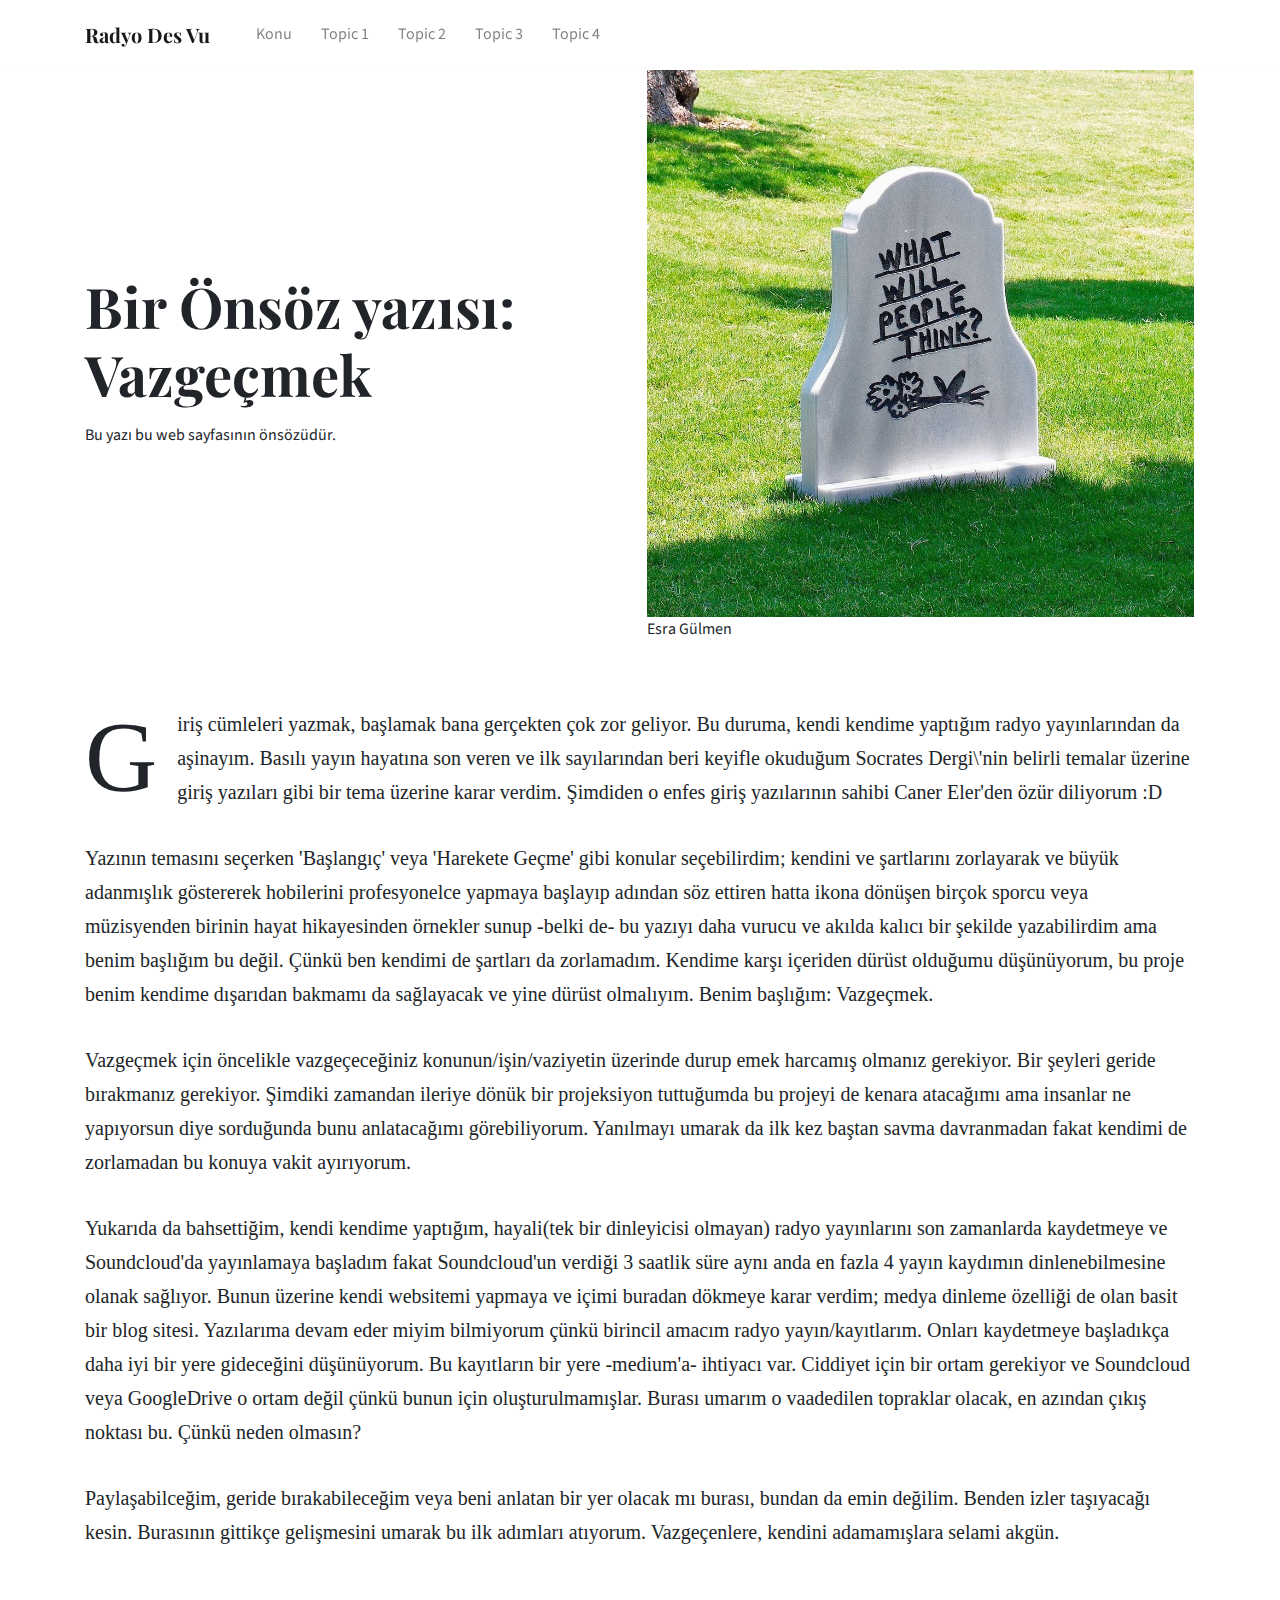
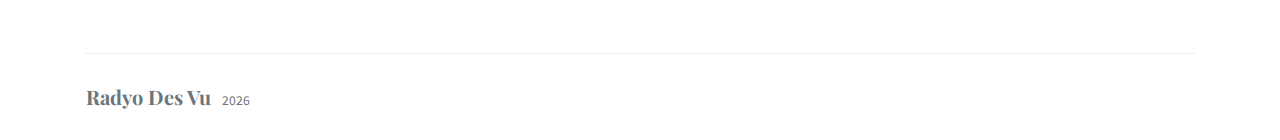
==== article_onsoz.html @ c4bb34aa "Init again" ====
<!DOCTYPE html>
<html lang="en">

<head>
	<meta charset="utf-8" />
	<link rel="apple-touch-icon" sizes="76x76" href="./assets/img/favicon.png">
	<link rel="icon" type="image/png" href="./assets/img/favicon.png">
	<meta http-equiv="X-UA-Compatible" content="IE=edge,chrome=1" />
	<title>Radyo Des Vu</title>
	<meta content='width=device-width, initial-scale=1.0, maximum-scale=1.0, user-scalable=0, shrink-to-fit=no'
		name='viewport' />
	<!-- Google Font -->
	<link href="https://fonts.googleapis.com/css?family=Playfair+Display:400,700|Source+Sans+Pro:400,600,700"
		rel="stylesheet">
	<!-- Font Awesome Icons -->
	<link rel="stylesheet" href="https://use.fontawesome.com/releases/v5.3.1/css/all.css"
		integrity="sha384-mzrmE5qonljUremFsqc01SB46JvROS7bZs3IO2EmfFsd15uHvIt+Y8vEf7N7fWAU" crossorigin="anonymous">
	<!-- Main CSS -->
	<link href="./assets/css/main.css" rel="stylesheet" />
	<!-- AudioPlayer CSS -->
	<link rel="stylesheet" type="text/css" href="./assets/css/audioplayer_style.css">
</head>

<body>
	<!--------------------------------------NAVBAR--------------------------------------->
	<nav class="topnav navbar navbar-expand-lg navbar-light bg-white fixed-top">
		<div class="container">
			<a class="navbar-brand" href="./index.html"><strong>Radyo Des Vu</strong></a>
			<button class="navbar-toggler collapsed" type="button" data-toggle="collapse" data-target="#navbarColor02"
				aria-controls="navbarColor02" aria-expanded="false" aria-label="Toggle navigation">
				<span class="navbar-toggler-icon"></span>
			</button>
			<div class="navbar-collapse collapse" id="navbarColor02" style="">
				<ul class="navbar-nav mr-auto d-flex align-items-center">
					<li class="nav-item">
						<a class="nav-link" href="">Konu <span class="sr-only">(current)</span></a>
					</li>
					<li class="nav-item">
						<a class="nav-link" href="">Topic 1</a>
					</li>
					<li class="nav-item">
						<a class="nav-link" href="">Topic 2</a>
					</li>
					<li class="nav-item">
						<a class="nav-link" href="">Topic 3</a>
					</li>
					<li class="nav-item">
						<a class="nav-link" href="">Topic 4</a>
					</li>
				</ul>
			</div>
		</div>
	</nav>
	<!-- End Navbar -->

	<!--------------------------------------HEADER--------------------------------------->
	<div class="container">
		<div class="jumbotron jumbotron-fluid mb-3 pl-0 pt-0 pb-0 bg-white position-relative">
			<div class="h-100 tofront">
				<div class="row justify-content-between">
					<div class="col-md-6 pt-6 pb-6 pr-6 align-self-center">
						<h1 class="display-4 secondfont mb-3 font-weight-bold">Bir Önsöz yazısı: Vazgeçmek</h1>
						<p class="mb-3">
							Bu yazı bu web sayfasının önsözüdür.
						</p>
					</div>
					<div class="col-md-6 pr-0">
						<img src="./assets/img/Wopt_esra_gulmen.jpg">
						<p class="mb-4">
							Esra Gülmen
						</p>
					</div>
				</div>
			</div>
		</div>
	</div>
	<!-- End Header -->

	<!--------------------------------------MAIN--------------------------------------->
	<div class="container pt-4 pb-4">
		<div class="row justify-content-center">
			<div class="col-md-12 col-lg-12">
				<article class="article-post">
					<p>
						Giriş cümleleri yazmak, başlamak bana gerçekten çok zor geliyor. Bu duruma, kendi kendime
						yaptığım radyo yayınlarından da aşinayım. Basılı yayın hayatına son veren ve ilk sayılarından
						beri keyifle okuduğum Socrates Dergi\'nin belirli temalar üzerine giriş yazıları gibi bir tema
						üzerine karar verdim. Şimdiden o enfes giriş yazılarının sahibi Caner Eler'den özür diliyorum :D
					</p>
					<p>
						Yazının temasını seçerken 'Başlangıç' veya 'Harekete Geçme' gibi konular seçebilirdim; kendini
						ve şartlarını zorlayarak ve büyük adanmışlık göstererek hobilerini profesyonelce yapmaya
						başlayıp adından söz ettiren hatta ikona dönüşen birçok sporcu veya müzisyenden birinin hayat
						hikayesinden örnekler sunup -belki de- bu yazıyı daha vurucu ve akılda kalıcı bir şekilde
						yazabilirdim ama benim başlığım bu değil. Çünkü ben kendimi de şartları da zorlamadım. Kendime
						karşı içeriden dürüst olduğumu düşünüyorum, bu proje benim kendime dışarıdan bakmamı da
						sağlayacak ve yine dürüst olmalıyım. Benim başlığım: Vazgeçmek.
					</p>
					<p>
						Vazgeçmek için öncelikle vazgeçeceğiniz konunun/işin/vaziyetin üzerinde durup emek harcamış
						olmanız gerekiyor. Bir şeyleri geride bırakmanız gerekiyor. Şimdiki zamandan ileriye dönük bir
						projeksiyon tuttuğumda bu projeyi de kenara atacağımı ama insanlar ne yapıyorsun diye sorduğunda
						bunu anlatacağımı görebiliyorum. Yanılmayı umarak da ilk kez baştan savma davranmadan fakat
						kendimi de zorlamadan bu konuya vakit ayırıyorum.
					</p>
					<p>
						Yukarıda da bahsettiğim, kendi kendime yaptığım, hayali(tek bir dinleyicisi olmayan) radyo
						yayınlarını son zamanlarda kaydetmeye ve Soundcloud'da yayınlamaya başladım fakat Soundcloud'un
						verdiği 3 saatlik süre aynı anda en fazla 4 yayın kaydımın dinlenebilmesine olanak sağlıyor.
						Bunun üzerine kendi websitemi yapmaya ve içimi buradan dökmeye karar verdim; medya dinleme
						özelliği de olan basit bir blog sitesi. Yazılarıma devam eder miyim bilmiyorum çünkü birincil
						amacım radyo yayın/kayıtlarım. Onları kaydetmeye başladıkça daha iyi bir yere gideceğini
						düşünüyorum. Bu kayıtların bir yere -medium'a- ihtiyacı var. Ciddiyet için bir ortam gerekiyor
						ve Soundcloud veya GoogleDrive o ortam değil çünkü bunun için oluşturulmamışlar. Burası umarım o
						vaadedilen topraklar olacak, en azından çıkış noktası bu. Çünkü neden olmasın?
					</p>
					<p>
						Paylaşabilceğim, geride bırakabileceğim veya beni anlatan bir yer olacak mı burası, bundan da
						emin değilim. Benden izler taşıyacağı kesin. Burasının gittikçe gelişmesini umarak bu ilk
						adımları atıyorum. Vazgeçenlere, kendini adamamışlara selami akgün.
					</p>
				</article>
			</div>
		</div>
	</div>

	<!-- End Main -->

	<!--------------------------------------FOOTER--------------------------------------->
	<div class="container mt-5">
		<footer class="bg-white border-top p-3 text-muted small">
			<div class="row align-items-center justify-content-between">
				<div>
					<span class="navbar-brand mr-2"><strong>Radyo Des Vu</strong></span>
					<script>document.write(new Date().getFullYear())</script>
				</div>
			</div>
		</footer>
	</div>
	<!-- End Footer -->

	<!--------------------------------------JAVASCRIPTS--------------------------------------->
	<script src="./assets/js/vendor/jquery.min.js" type="text/javascript"></script>
	<script src="./assets/js/vendor/popper.min.js" type="text/javascript"></script>
	<script src="./assets/js/vendor/bootstrap.min.js" type="text/javascript"></script>
	<script src="./assets/js/functions.js" type="text/javascript"></script>
</body>

</html>
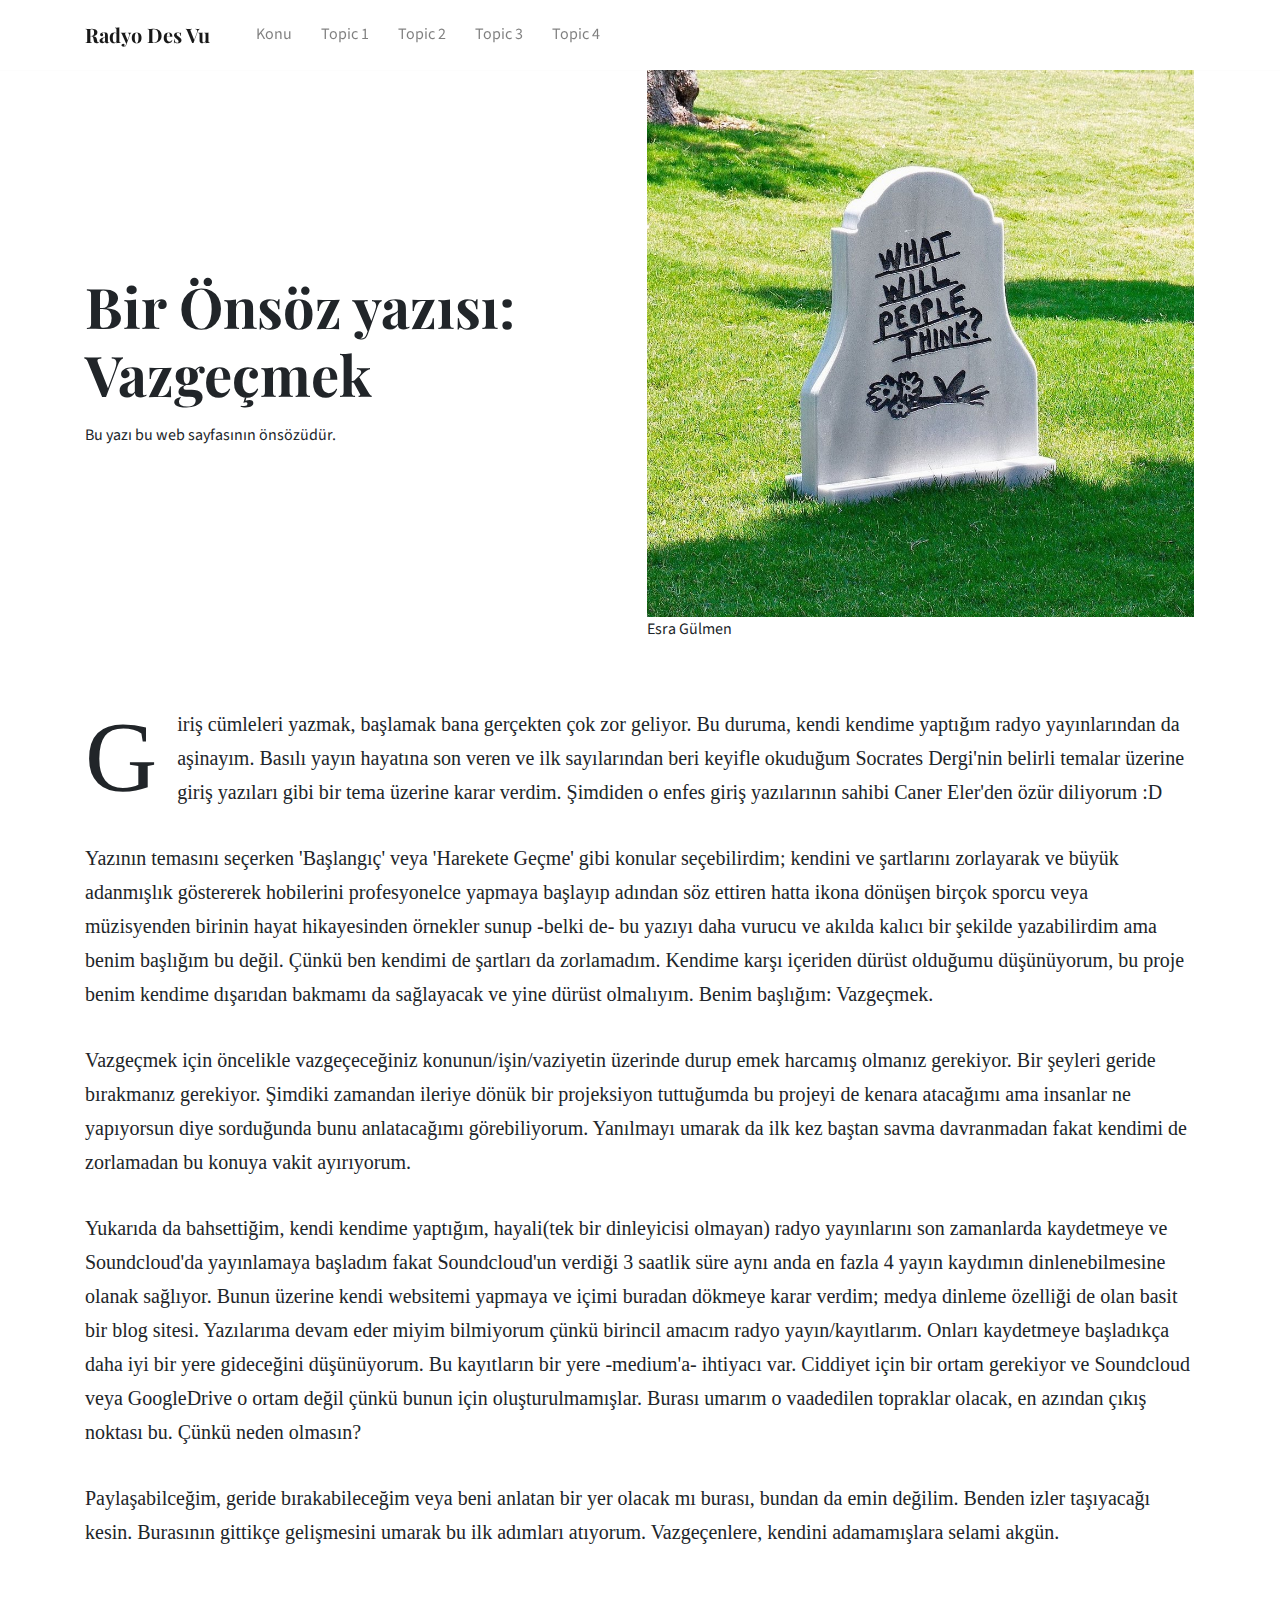
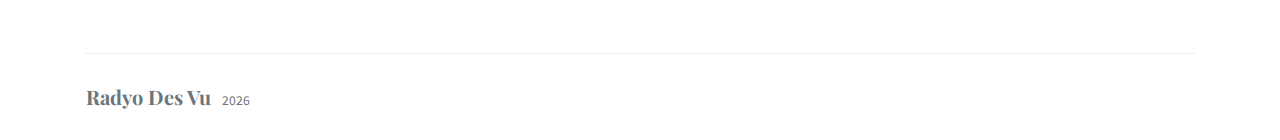
==== commit 94e965d9: "typo" ====
--- a/article_onsoz.html
+++ b/article_onsoz.html
@@ -84,7 +84,7 @@
 					<p>
 						Giriş cümleleri yazmak, başlamak bana gerçekten çok zor geliyor. Bu duruma, kendi kendime
 						yaptığım radyo yayınlarından da aşinayım. Basılı yayın hayatına son veren ve ilk sayılarından
-						beri keyifle okuduğum Socrates Dergi\'nin belirli temalar üzerine giriş yazıları gibi bir tema
+						beri keyifle okuduğum Socrates Dergi'nin belirli temalar üzerine giriş yazıları gibi bir tema
 						üzerine karar verdim. Şimdiden o enfes giriş yazılarının sahibi Caner Eler'den özür diliyorum :D
 					</p>
 					<p>
